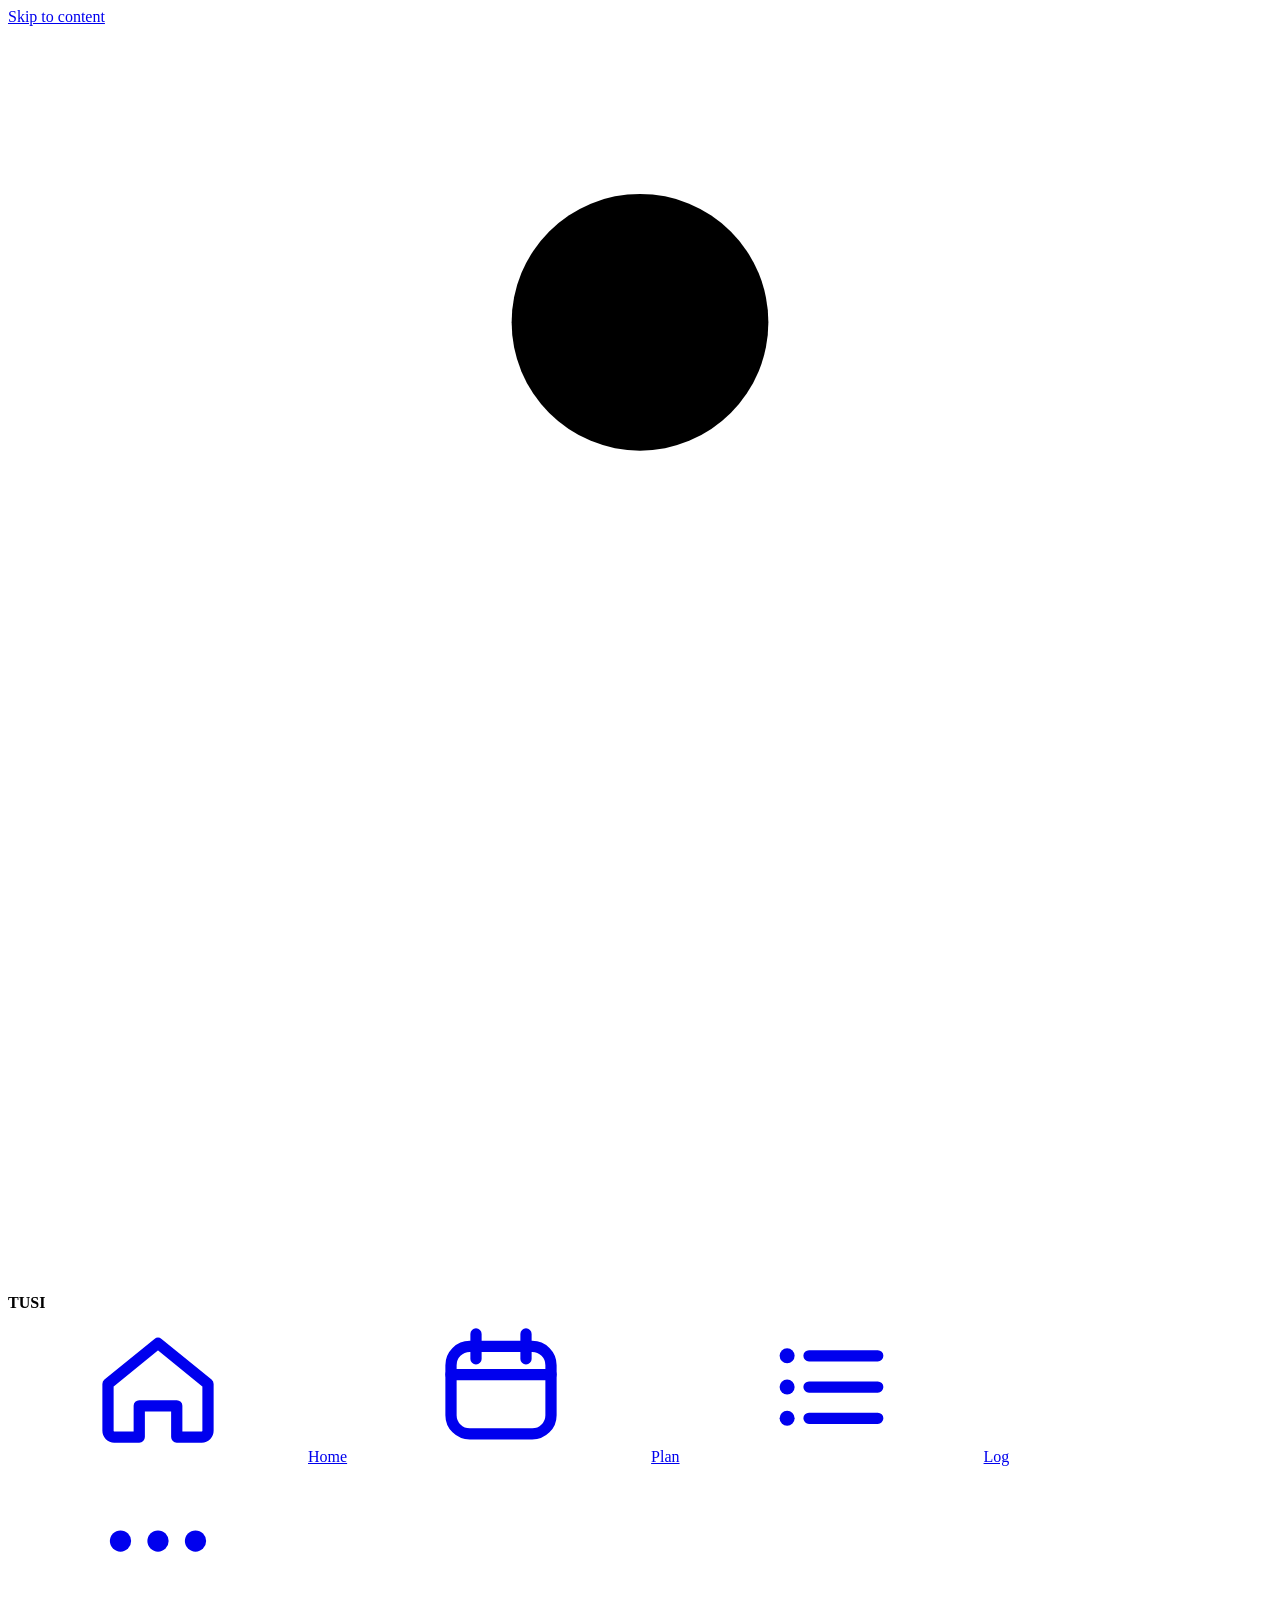
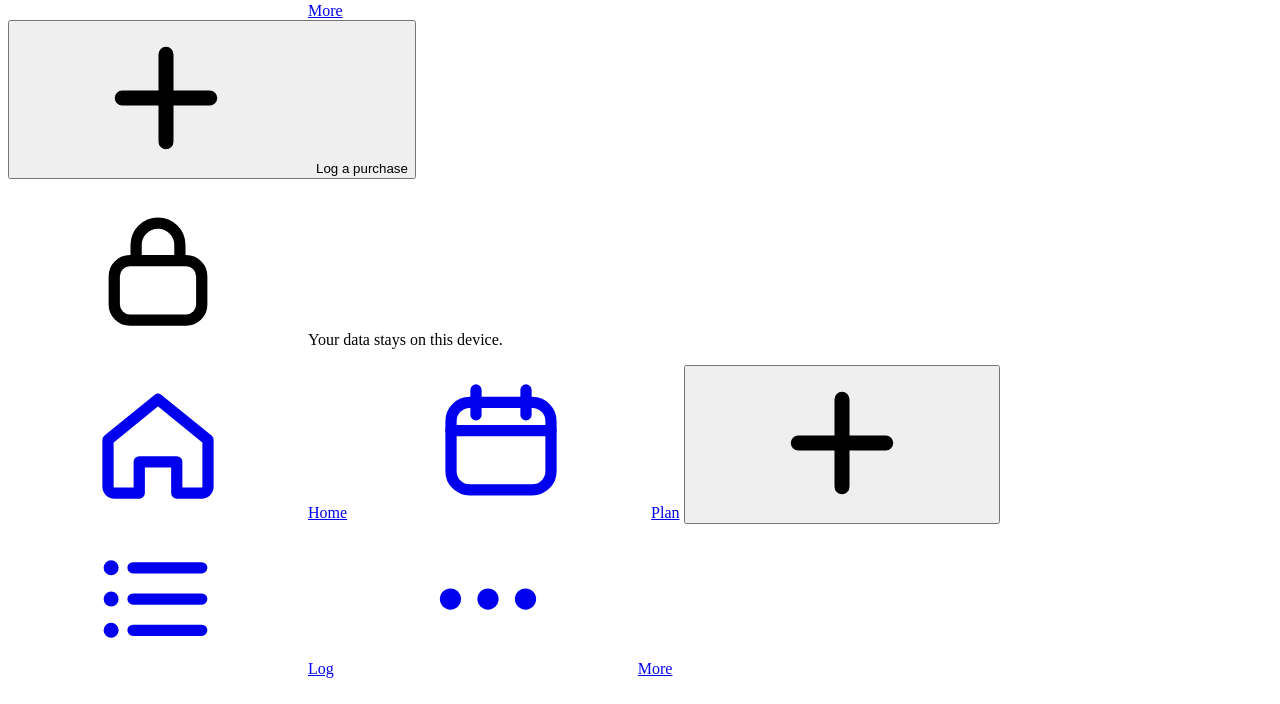
==== index.html @ c3b5cf01 "Add files via upload" ====
<!doctype html>
<html lang="en">
<head>
<meta charset="utf-8">
<meta name="viewport" content="width=device-width, initial-scale=1, viewport-fit=cover">
<meta http-equiv="Content-Security-Policy" content="default-src 'none'; script-src 'self'; style-src 'self'; font-src 'self'; img-src 'self' data:; connect-src 'self'; manifest-src 'self'; worker-src 'self'; base-uri 'none'; form-action 'none'">
<meta name="referrer" content="no-referrer">
<meta name="color-scheme" content="light dark">
<meta name="theme-color" content="#0f1e24" id="theme-color">
<meta name="description" content="TUSI shows how many days your money lasts and what is safe to spend today. Your data stays on your device.">
<title>TUSI</title>
<link rel="icon" href="icons/favicon.svg" type="image/svg+xml">
<link rel="apple-touch-icon" href="icons/apple-touch-icon.png">
<link rel="manifest" href="manifest.webmanifest">
<meta name="apple-mobile-web-app-capable" content="yes">
<meta name="mobile-web-app-capable" content="yes">
<meta name="apple-mobile-web-app-title" content="TUSI">
<meta name="apple-mobile-web-app-status-bar-style" content="black-translucent">
<link rel="preload" href="fonts/outfit-latin.woff2" as="font" type="font/woff2" crossorigin>
<link rel="preload" href="fonts/manrope-latin.woff2" as="font" type="font/woff2" crossorigin>
<link rel="stylesheet" href="css/app.css">
</head>
<body>
<a class="skip" href="#main">Skip to content</a>
<div class="app" id="app">
  <aside class="side" aria-label="Main">
    <div class="brandrow"><span class="mkc"><svg viewBox="0 0 64 64" aria-hidden="true"><use href="#tusi-mark"/></svg></span><b>TUSI</b></div>
    <nav class="side-nav" aria-label="Sections">
      <a class="navi" href="#home" data-nav="home"><svg aria-hidden="true"><use href="#i-home"/></svg>Home</a>
      <a class="navi" href="#plan" data-nav="plan"><svg aria-hidden="true"><use href="#i-plan"/></svg>Plan</a>
      <a class="navi" href="#log" data-nav="log"><svg aria-hidden="true"><use href="#i-log"/></svg>Log</a>
      <a class="navi" href="#more" data-nav="more"><svg aria-hidden="true"><use href="#i-more"/></svg>More</a>
    </nav>
    <div class="spacer"></div>
    <button class="btn primary wide-btn" type="button" data-action="log-purchase"><svg aria-hidden="true"><use href="#i-plus"/></svg>Log a purchase</button>
    <p class="side-note"><svg aria-hidden="true"><use href="#i-lock"/></svg><span>Your data stays on this device.</span></p>
  </aside>

  <main class="main" id="main" tabindex="-1">
    <div class="banner" id="storage-banner" hidden role="status"></div>
    <section class="view" id="view-home" data-view="home" aria-labelledby="home-title"></section>
    <section class="view" id="view-plan" data-view="plan" aria-labelledby="plan-title" hidden></section>
    <section class="view" id="view-log" data-view="log" aria-labelledby="log-title" hidden></section>
    <section class="view" id="view-more" data-view="more" aria-labelledby="more-title" hidden></section>
    <section class="view" id="view-setup" data-view="setup" aria-labelledby="setup-title" hidden></section>
  </main>

  <nav class="tabbar" aria-label="Sections">
    <a class="tab" href="#home" data-nav="home"><svg aria-hidden="true"><use href="#i-home"/></svg><span>Home</span></a>
    <a class="tab" href="#plan" data-nav="plan"><svg aria-hidden="true"><use href="#i-plan"/></svg><span>Plan</span></a>
    <button class="tab-add" type="button" data-action="log-purchase" aria-label="Log a purchase"><svg aria-hidden="true"><use href="#i-plus"/></svg></button>
    <a class="tab" href="#log" data-nav="log"><svg aria-hidden="true"><use href="#i-log"/></svg><span>Log</span></a>
    <a class="tab" href="#more" data-nav="more"><svg aria-hidden="true"><use href="#i-more"/></svg><span>More</span></a>
  </nav>
</div>

<dialog class="sheet" id="sheet" aria-labelledby="sheet-title"></dialog>
<div class="toast" id="toast" role="status" aria-live="polite" hidden></div>

<noscript><p class="noscript">TUSI needs JavaScript turned on. Nothing you enter is sent anywhere.</p></noscript>

<svg width="0" height="0" class="defs" aria-hidden="true">
  <defs>
    <symbol id="tusi-mark" viewBox="0 0 64 64">
      <circle cx="32" cy="15" r="6.5" class="mark-sun"/>
      <path d="M12 30 H52 M32 30 V52" class="mark-t"/>
    </symbol>
    <symbol id="i-home" viewBox="0 0 24 24"><path d="M4 11.5 12 5l8 6.5V19a1 1 0 0 1-1 1h-4v-5h-6v5H5a1 1 0 0 1-1-1z" fill="none" stroke="currentColor" stroke-width="1.8" stroke-linejoin="round"/></symbol>
    <symbol id="i-plan" viewBox="0 0 24 24"><rect x="4" y="5.5" width="16" height="14" rx="3" fill="none" stroke="currentColor" stroke-width="1.8"/><path d="M8 3.5v4M16 3.5v4M4 10h16" fill="none" stroke="currentColor" stroke-width="1.8" stroke-linecap="round"/></symbol>
    <symbol id="i-log" viewBox="0 0 24 24"><path d="M8 7h11M8 12h11M8 17h11" fill="none" stroke="currentColor" stroke-width="1.8" stroke-linecap="round"/><circle cx="4.5" cy="7" r="1.2" fill="currentColor"/><circle cx="4.5" cy="12" r="1.2" fill="currentColor"/><circle cx="4.5" cy="17" r="1.2" fill="currentColor"/></symbol>
    <symbol id="i-more" viewBox="0 0 24 24"><circle cx="6" cy="12" r="1.7" fill="currentColor"/><circle cx="12" cy="12" r="1.7" fill="currentColor"/><circle cx="18" cy="12" r="1.7" fill="currentColor"/></symbol>
    <symbol id="i-plus" viewBox="0 0 24 24"><path d="M12 5v14M5 12h14" fill="none" stroke="currentColor" stroke-width="2.4" stroke-linecap="round"/></symbol>
    <symbol id="i-check" viewBox="0 0 24 24"><path d="M5 12.5l4 4 10-10" fill="none" stroke="currentColor" stroke-width="2" stroke-linecap="round" stroke-linejoin="round"/></symbol>
    <symbol id="i-bulb" viewBox="0 0 24 24"><path d="M9 18h6M10 21h4M12 3a6 6 0 0 0-3.5 10.9c.6.5 1 1.2 1 2.1h5c0-.9.4-1.6 1-2.1A6 6 0 0 0 12 3z" fill="none" stroke="currentColor" stroke-width="1.8" stroke-linejoin="round"/></symbol>
    <symbol id="i-lock" viewBox="0 0 24 24"><rect x="5" y="10.5" width="14" height="9.5" rx="2.5" fill="none" stroke="currentColor" stroke-width="1.8"/><path d="M8.5 10.5V8a3.5 3.5 0 0 1 7 0v2.5" fill="none" stroke="currentColor" stroke-width="1.8"/></symbol>
    <symbol id="i-close" viewBox="0 0 24 24"><path d="M6 6l12 12M18 6 6 18" fill="none" stroke="currentColor" stroke-width="2" stroke-linecap="round"/></symbol>
    <symbol id="i-chev" viewBox="0 0 24 24"><path d="M9 6l6 6-6 6" fill="none" stroke="currentColor" stroke-width="2" stroke-linecap="round" stroke-linejoin="round"/></symbol>
    <symbol id="i-heart" viewBox="0 0 24 24"><path d="M12 20s-7-4.4-7-10a4 4 0 0 1 7-2.6A4 4 0 0 1 19 10c0 5.6-7 10-7 10z" fill="none" stroke="currentColor" stroke-width="1.8" stroke-linejoin="round"/></symbol>
    <symbol id="i-sun" viewBox="0 0 24 24"><circle cx="12" cy="9" r="3.2" fill="none" stroke="currentColor" stroke-width="1.8"/><path d="M3 16h18M7 20h10" fill="none" stroke="currentColor" stroke-width="1.8" stroke-linecap="round"/></symbol>
    <symbol id="i-cal" viewBox="0 0 24 24"><rect x="4" y="5.5" width="16" height="14" rx="3" fill="none" stroke="currentColor" stroke-width="1.8"/><path d="M8 3.5v4M16 3.5v4M4 10h16" fill="none" stroke="currentColor" stroke-width="1.8" stroke-linecap="round"/><circle cx="12" cy="14.5" r="1.6" fill="currentColor"/></symbol>
    <symbol id="i-low" viewBox="0 0 24 24"><path d="M4 7l6 6 4-4 6 6M20 15v-5M20 15h-5" fill="none" stroke="currentColor" stroke-width="1.8" stroke-linecap="round" stroke-linejoin="round"/></symbol>
    <symbol id="i-bill" viewBox="0 0 24 24"><path d="M6 3h12v18l-3-2-3 2-3-2-3 2z" fill="none" stroke="currentColor" stroke-width="1.8" stroke-linejoin="round"/><path d="M9 8h6M9 12h6" fill="none" stroke="currentColor" stroke-width="1.8" stroke-linecap="round"/></symbol>
    <symbol id="i-in" viewBox="0 0 24 24"><path d="M12 5v14M6 13l6 6 6-6" fill="none" stroke="currentColor" stroke-width="2" stroke-linecap="round" stroke-linejoin="round"/></symbol>
    <symbol id="i-bell" viewBox="0 0 24 24"><path d="M6 16V11a6 6 0 1 1 12 0v5l1.5 2h-15zM10 20.5h4" fill="none" stroke="currentColor" stroke-width="1.8" stroke-linejoin="round" stroke-linecap="round"/></symbol>
    <symbol id="i-minus" viewBox="0 0 24 24"><path d="M5 12h14" fill="none" stroke="currentColor" stroke-width="2.4" stroke-linecap="round"/></symbol>
    <symbol id="i-scale" viewBox="0 0 24 24"><path d="M12 4v16M5 8h14M7 8l-3 7h6zM17 8l-3 7h6z" fill="none" stroke="currentColor" stroke-width="1.7" stroke-linejoin="round"/></symbol>
    <symbol id="i-bigcheck" viewBox="0 0 24 24"><path d="M5 12.5l4.5 4.5L19 7.5" fill="none" stroke="currentColor" stroke-width="3" stroke-linecap="round" stroke-linejoin="round"/></symbol>
  </defs>
</svg>

<script src="js/engine.js"></script>
<script src="js/store.js"></script>
<script src="js/backup.js"></script>
<script src="js/app.js"></script>
</body>
</html>
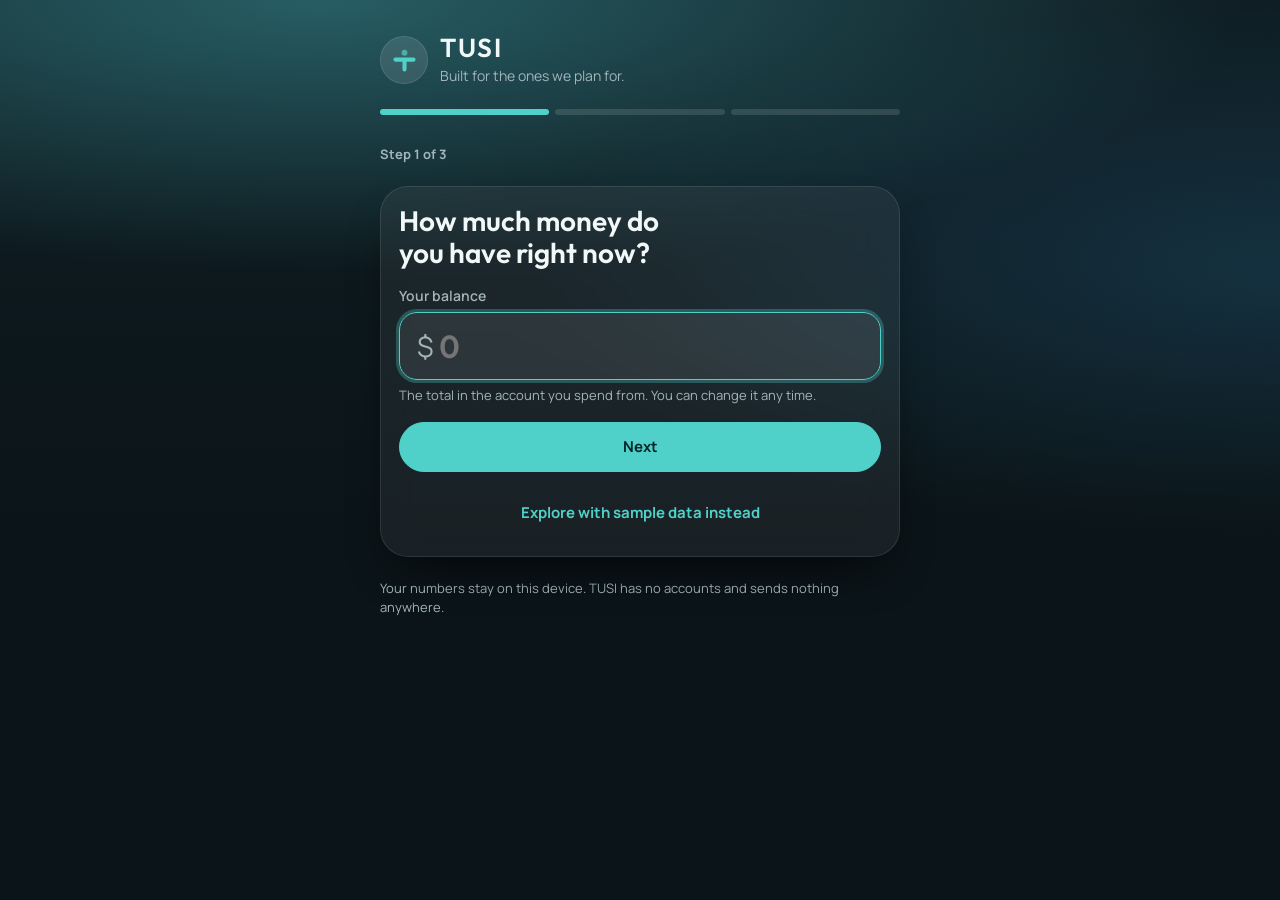
==== commit 8ef3ba6d: "Add files via upload" ====
--- a/index.html
+++ b/index.html
@@ -9,16 +9,16 @@
 <meta name="theme-color" content="#0f1e24" id="theme-color">
 <meta name="description" content="TUSI shows how many days your money lasts and what is safe to spend today. Your data stays on your device.">
 <title>TUSI</title>
-<link rel="icon" href="icons/favicon.svg" type="image/svg+xml">
-<link rel="apple-touch-icon" href="icons/apple-touch-icon.png">
+<link rel="icon" href="favicon.svg" type="image/svg+xml">
+<link rel="apple-touch-icon" href="apple-touch-icon.png">
 <link rel="manifest" href="manifest.webmanifest">
 <meta name="apple-mobile-web-app-capable" content="yes">
 <meta name="mobile-web-app-capable" content="yes">
 <meta name="apple-mobile-web-app-title" content="TUSI">
 <meta name="apple-mobile-web-app-status-bar-style" content="black-translucent">
-<link rel="preload" href="fonts/outfit-latin.woff2" as="font" type="font/woff2" crossorigin>
-<link rel="preload" href="fonts/manrope-latin.woff2" as="font" type="font/woff2" crossorigin>
-<link rel="stylesheet" href="css/app.css">
+<link rel="preload" href="outfit-latin.woff2" as="font" type="font/woff2" crossorigin>
+<link rel="preload" href="manrope-latin.woff2" as="font" type="font/woff2" crossorigin>
+<link rel="stylesheet" href="app.css">
 </head>
 <body>
 <a class="skip" href="#main">Skip to content</a>
@@ -88,9 +88,9 @@
   </defs>
 </svg>
 
-<script src="js/engine.js"></script>
-<script src="js/store.js"></script>
-<script src="js/backup.js"></script>
-<script src="js/app.js"></script>
+<script src="engine.js"></script>
+<script src="store.js"></script>
+<script src="backup.js"></script>
+<script src="app.js"></script>
 </body>
 </html>
--- a/app.css
+++ b/app.css
@@ -0,0 +1,401 @@
+/* TUSI styles: Spectrum Glass. Dark first, light fully supported. Mobile first; laptop layout from 900px.
+   Tile colors carry fixed meanings everywhere:
+   violet = runway, mint = money coming in, blue = forecast and low points, teal = bills. */
+
+@font-face { font-family: "Outfit"; src: url("outfit-latin.woff2") format("woff2"); font-weight: 100 900; font-display: swap; }
+@font-face { font-family: "Manrope"; src: url("manrope-latin.woff2") format("woff2"); font-weight: 200 800; font-display: swap; }
+
+:root {
+  /* Dark (default) */
+  --bg: #0b1418; --bg-2: #0f1e24; --glow: rgba(74, 190, 196, 0.40); --glow-2: rgba(40, 110, 150, 0.28);
+  --ink: #f2f7f8; --muted: #a3b5bb; --line: rgba(255,255,255,0.10);
+  --glass: rgba(255,255,255,0.06); --glass-2: rgba(255,255,255,0.11); --glass-solid: #13232a;
+  --pillbg: rgba(10, 22, 27, 0.72); --nav: rgba(14, 26, 31, 0.80); --circle: rgba(255,255,255,0.22); --circle-ink: #ffffff;
+  --acc: #4fd1c9; --acc-ink: #04262a;
+  --good: #5fd49a; --warn: #f2b65c; --bad: #ff8277; --track: rgba(255,255,255,0.12);
+  --sheet: rgba(24, 40, 46, 0.86); --sheet-solid: #17282e; --field: rgba(255,255,255,0.08);
+  --stepper: #ffffff; --stepper-ink: #0b1418;
+  --shadow: 0 24px 50px -24px rgba(0,0,0,0.9); --scrim: rgba(2, 8, 10, 0.55);
+  --t1: linear-gradient(145deg, #6a57c4 0%, #3a2f86 100%);
+  --t2: linear-gradient(145deg, #17806a 0%, #0b4d3e 100%);
+  --t3: linear-gradient(145deg, #2a6fd6 0%, #173f9a 100%);
+  --t4: linear-gradient(145deg, #14807f 0%, #0c4a4e 100%);
+  --t-ink: #ffffff; --t-line: rgba(255,255,255,0.25); --t-hi: rgba(255,255,255,0.22);
+  --c-violet: #b3a6ff; --c-mint: #5fd4ae; --c-blue: #7fb2ff; --c-teal: #4fd1c9;
+  --font-display: "Outfit", "Segoe UI", system-ui, -apple-system, sans-serif;
+  --font-body: "Manrope", "Segoe UI", system-ui, -apple-system, sans-serif;
+  --nav-h: 76px;
+  color-scheme: dark;
+}
+@media (prefers-color-scheme: light) {
+  :root:not([data-theme="dark"]) {
+    --bg: #edf2f4; --bg-2: #e2eaee; --glow: rgba(74, 190, 196, 0.32); --glow-2: rgba(80, 140, 190, 0.18);
+    --ink: #0c181c; --muted: #4a5d64; --line: rgba(12,24,28,0.09);
+    --glass: rgba(255,255,255,0.66); --glass-2: rgba(255,255,255,0.88); --glass-solid: #ffffff;
+    --pillbg: rgba(255,255,255,0.80); --nav: rgba(255,255,255,0.86); --circle: rgba(255,255,255,0.78); --circle-ink: #10182c;
+    --acc: #0b6f73; --acc-ink: #ffffff;
+    --good: #1b7a4a; --warn: #8f5400; --bad: #b5322a; --track: rgba(12,24,28,0.10);
+    --sheet: rgba(255,255,255,0.86); --sheet-solid: #ffffff; --field: rgba(12,24,28,0.05);
+    --stepper: #0f2a30; --stepper-ink: #ffffff;
+    --shadow: 0 24px 50px -26px rgba(15,50,60,0.40); --scrim: rgba(20, 40, 46, 0.35);
+    --t1: linear-gradient(145deg, #e3ddff 0%, #c2b7f6 100%);
+    --t2: linear-gradient(145deg, #d0f5e6 0%, #9fe2c9 100%);
+    --t3: linear-gradient(145deg, #d6e7ff 0%, #a8cbfb 100%);
+    --t4: linear-gradient(145deg, #d0f1ef 0%, #9fdcdb 100%);
+    --t-ink: #10182c; --t-line: rgba(255,255,255,0.7); --t-hi: rgba(255,255,255,0.45);
+    --c-violet: #5b49b8; --c-mint: #157358; --c-blue: #1d56c0; --c-teal: #0b6f73;
+    color-scheme: light;
+  }
+}
+:root[data-theme="light"] {
+  --bg: #edf2f4; --bg-2: #e2eaee; --glow: rgba(74, 190, 196, 0.32); --glow-2: rgba(80, 140, 190, 0.18);
+  --ink: #0c181c; --muted: #4a5d64; --line: rgba(12,24,28,0.09);
+  --glass: rgba(255,255,255,0.66); --glass-2: rgba(255,255,255,0.88); --glass-solid: #ffffff;
+  --pillbg: rgba(255,255,255,0.80); --nav: rgba(255,255,255,0.86); --circle: rgba(255,255,255,0.78); --circle-ink: #10182c;
+  --acc: #0b6f73; --acc-ink: #ffffff;
+  --good: #1b7a4a; --warn: #8f5400; --bad: #b5322a; --track: rgba(12,24,28,0.10);
+  --sheet: rgba(255,255,255,0.86); --sheet-solid: #ffffff; --field: rgba(12,24,28,0.05);
+  --stepper: #0f2a30; --stepper-ink: #ffffff;
+  --shadow: 0 24px 50px -26px rgba(15,50,60,0.40); --scrim: rgba(20, 40, 46, 0.35);
+  --t1: linear-gradient(145deg, #e3ddff 0%, #c2b7f6 100%);
+  --t2: linear-gradient(145deg, #d0f5e6 0%, #9fe2c9 100%);
+  --t3: linear-gradient(145deg, #d6e7ff 0%, #a8cbfb 100%);
+  --t4: linear-gradient(145deg, #d0f1ef 0%, #9fdcdb 100%);
+  --t-ink: #10182c; --t-line: rgba(255,255,255,0.7); --t-hi: rgba(255,255,255,0.45);
+  --c-violet: #5b49b8; --c-mint: #157358; --c-blue: #1d56c0; --c-teal: #0b6f73;
+  color-scheme: light;
+}
+
+* { box-sizing: border-box; }
+html { -webkit-text-size-adjust: 100%; background: var(--bg); }
+html, body { margin: 0; min-height: 100%; }
+body {
+  color: var(--ink); font-family: var(--font-body); font-size: 16px; line-height: 1.5; -webkit-tap-highlight-color: transparent;
+  background: radial-gradient(120% 50% at 25% 0%, var(--glow), transparent 60%), radial-gradient(90% 45% at 100% 30%, var(--glow-2), transparent 65%), linear-gradient(180deg, var(--bg-2), var(--bg) 60%);
+  background-attachment: fixed; background-color: var(--bg);
+}
+h1, h2, h3 { font-family: var(--font-display); font-weight: 600; margin: 0; line-height: 1.15; text-wrap: balance; }
+p { margin: 0; }
+a { color: var(--acc); }
+button, input, select { font: inherit; color: inherit; }
+button { cursor: pointer; }
+[hidden] { display: none !important; }
+:focus-visible { outline: 3px solid var(--acc); outline-offset: 3px; border-radius: 12px; }
+.num { font-variant-numeric: tabular-nums; }
+.defs { position: absolute; }
+.mark-sun { fill: var(--acc); opacity: 0.7; }
+.mark-t { stroke: var(--acc); stroke-width: 9; stroke-linecap: round; fill: none; }
+.skip { position: absolute; left: 12px; top: -60px; background: var(--acc); color: var(--acc-ink); padding: 10px 14px; border-radius: 12px; z-index: 50; font-weight: 700; }
+.skip:focus { top: calc(12px + env(safe-area-inset-top, 0px)); }
+.noscript { padding: 24px; }
+
+/* Glass surfaces, with a solid fallback when blur is unavailable or transparency is reduced */
+.glass, .card { background: var(--glass); border: 1px solid var(--line); border-radius: 28px; padding: 18px; box-shadow: var(--shadow); min-width: 0;
+  -webkit-backdrop-filter: blur(16px); backdrop-filter: blur(16px); }
+@supports not ((backdrop-filter: blur(1px)) or (-webkit-backdrop-filter: blur(1px))) { .glass, .card { background: var(--glass-solid); } }
+@media (prefers-reduced-transparency: reduce) {
+  .glass, .card, .tabbar, .sheet, .pillbtn { -webkit-backdrop-filter: none !important; backdrop-filter: none !important; }
+  .glass, .card { background: var(--glass-solid); }
+  .tabbar { background: var(--glass-solid); }
+  .sheet { background: var(--sheet-solid); }
+}
+
+/* ---------- Shell ---------- */
+.app { min-height: 100vh; min-height: 100dvh; }
+.side { display: none; }
+.main {
+  outline: none; max-width: 1180px; margin: 0 auto;
+  padding-top: calc(20px + env(safe-area-inset-top, 0px));
+  padding-bottom: calc(var(--nav-h) + 48px + env(safe-area-inset-bottom, 0px));
+  padding-left: max(18px, env(safe-area-inset-left, 0px));
+  padding-right: max(18px, env(safe-area-inset-right, 0px));
+}
+.view { display: flex; flex-direction: column; gap: 18px; }
+.view.setup-mode { max-width: 520px; margin: 0 auto; }
+
+/* Floating nav with a raised add button */
+.tabbar {
+  position: fixed; z-index: 20; height: var(--nav-h);
+  left: max(14px, env(safe-area-inset-left, 0px)); right: max(14px, env(safe-area-inset-right, 0px));
+  bottom: calc(10px + env(safe-area-inset-bottom, 0px));
+  display: grid; grid-template-columns: repeat(5, 1fr); align-items: center; padding: 0 8px;
+  border-radius: 38px; background: var(--nav); border: 1px solid var(--line); box-shadow: var(--shadow);
+  -webkit-backdrop-filter: blur(18px); backdrop-filter: blur(18px);
+  max-width: 520px; margin: 0 auto;
+}
+.tab { position: relative; display: flex; flex-direction: column; align-items: center; justify-content: center; gap: 2px; height: 60px; color: var(--muted); font-size: 11.5px; font-weight: 700; text-decoration: none; border-radius: 30px; }
+.tab svg { width: 25px; height: 25px; }
+.tab[aria-current="page"] { color: var(--ink); }
+.tab[aria-current="page"] svg { color: var(--acc); }
+.tab-add { justify-self: center; width: 60px; height: 60px; border-radius: 50%; border: 0; background: var(--acc); color: var(--acc-ink); display: grid; place-items: center; box-shadow: 0 12px 26px -8px var(--acc); }
+.tab-add svg { width: 28px; height: 28px; }
+.app.no-chrome .tabbar, .app.no-chrome .side { display: none !important; }
+
+@media (min-width: 900px) {
+  .app { display: grid; grid-template-columns: 252px 1fr; }
+  .app.no-chrome { display: block; }
+  .side {
+    display: flex; flex-direction: column; gap: 6px; position: sticky; top: 0; height: 100vh; height: 100dvh;
+    padding: calc(26px + env(safe-area-inset-top, 0px)) 16px 22px max(16px, env(safe-area-inset-left, 0px));
+    border-right: 1px solid var(--line); background: var(--glass);
+    -webkit-backdrop-filter: blur(16px); backdrop-filter: blur(16px);
+  }
+  .brandrow { display: flex; align-items: center; gap: 12px; padding: 0 8px 22px; }
+  .brandrow .mkc { width: 46px; height: 46px; }
+  .brandrow b { font-family: var(--font-display); font-size: 22px; letter-spacing: 0.06em; font-weight: 600; }
+  .side-nav { display: flex; flex-direction: column; gap: 6px; }
+  .navi { display: flex; align-items: center; gap: 12px; padding: 0 14px; min-height: 50px; border-radius: 25px; font-weight: 700; color: var(--muted); text-decoration: none; border: 1px solid transparent; }
+  .navi svg { width: 22px; height: 22px; }
+  .navi:hover { color: var(--ink); background: var(--glass); }
+  .navi[aria-current="page"] { background: var(--pillbg); border-color: var(--line); color: var(--ink); }
+  .navi[aria-current="page"] svg { color: var(--acc); }
+  .spacer { flex: 1; }
+  .side-note { display: flex; gap: 8px; align-items: flex-start; font-size: 13px; color: var(--muted); padding: 12px 8px 0; }
+  .side-note svg { width: 16px; height: 16px; flex: none; margin-top: 2px; }
+  .tabbar { display: none; }
+  .main { padding: 34px max(36px, env(safe-area-inset-right, 0px)) 48px 36px; width: 100%; }
+  .view { gap: 22px; }
+}
+
+/* ---------- Header ---------- */
+.pagehead { display: flex; align-items: center; justify-content: space-between; gap: 12px; flex-wrap: wrap; }
+.pagehead .who { display: flex; align-items: center; gap: 12px; min-width: 0; }
+.mkc { width: 48px; height: 48px; border-radius: 50%; background: var(--glass-2); border: 1px solid var(--line); display: grid; place-items: center; flex: none; }
+.mkc svg { width: 29px; height: 29px; }
+.pagehead .k { font-size: 13px; color: var(--muted); }
+.pagehead h1 { font-size: 22px; }
+@media (min-width: 900px) { .pagehead .mkc { display: none; } .pagehead h1 { font-size: 30px; } }
+.chip { font-size: 11.5px; font-weight: 800; letter-spacing: 0.06em; text-transform: uppercase; color: var(--muted); border: 1px solid var(--line); padding: 6px 11px; border-radius: 999px; white-space: nowrap; background: var(--pillbg); }
+.round { width: 48px; height: 48px; border-radius: 50%; border: 1px solid var(--line); background: var(--pillbg); display: grid; place-items: center; color: var(--ink); position: relative; }
+.round svg { width: 22px; height: 22px; }
+.round .dot { position: absolute; top: 11px; right: 12px; width: 9px; height: 9px; border-radius: 50%; background: var(--acc); border: 2px solid var(--bg); }
+
+/* ---------- Hero ---------- */
+.hero .lbl { font-size: 15px; color: var(--muted); font-weight: 600; }
+.hero .big { font-family: var(--font-display); font-weight: 600; font-size: 64px; line-height: 1; letter-spacing: -0.03em; margin-top: 6px; font-variant-numeric: tabular-nums; }
+.hero .big .cents { font-size: 0.45em; opacity: 0.55; letter-spacing: 0; }
+.hero .sub { color: var(--muted); font-size: 14px; margin-top: 10px; max-width: 40ch; }
+@media (min-width: 900px) { .hero .big { font-size: 84px; } }
+.pills { display: grid; grid-template-columns: repeat(3, 1fr); gap: 8px; margin-top: 18px; max-width: 460px; }
+.pillbtn { border: 1px solid var(--line); background: var(--pillbg); color: var(--ink); min-height: 50px; border-radius: 999px; font-weight: 700; font-size: 15px; box-shadow: var(--shadow); padding: 0 10px; text-decoration: none; display: inline-flex; align-items: center; justify-content: center; gap: 8px;
+  -webkit-backdrop-filter: blur(10px); backdrop-filter: blur(10px); }
+.pillbtn:hover { border-color: var(--acc); }
+.pillbtn.on { background: var(--acc); color: var(--acc-ink); border-color: var(--acc); }
+.pillbtn svg { width: 20px; height: 20px; }
+
+/* ---------- Section headings ---------- */
+.sec-h { display: flex; justify-content: space-between; align-items: center; gap: 10px; flex-wrap: wrap; margin-bottom: 12px; }
+.sec-h h2 { font-size: 20px; }
+.sec-h .aside { font-size: 13px; color: var(--muted); font-weight: 600; }
+.sec-h.bare { margin-bottom: 0; }
+
+/* ---------- Color tiles ---------- */
+.tiles { display: grid; grid-template-columns: 1fr 1fr; gap: 12px; }
+.tile { position: relative; border-radius: 28px; padding: 16px; min-height: 170px; color: var(--t-ink); overflow: hidden; display: flex; flex-direction: column; justify-content: space-between; gap: 12px; box-shadow: var(--shadow); text-decoration: none; border: 0; text-align: left; width: 100%; }
+.tile::after { content: ""; position: absolute; inset: 0; border-radius: inherit; border: 1px solid var(--t-line); background: radial-gradient(80% 60% at 15% 0%, var(--t-hi), transparent 60%); pointer-events: none; }
+.tile > * { position: relative; z-index: 1; }
+.tile.wide { grid-column: 1 / -1; min-height: 150px; }
+.tile.violet { background: var(--t1); } .tile.mint { background: var(--t2); } .tile.blue { background: var(--t3); } .tile.teal { background: var(--t4); }
+.tile .ic { width: 46px; height: 46px; border-radius: 50%; background: var(--circle); display: grid; place-items: center; color: var(--circle-ink); }
+.tile .ic svg { width: 22px; height: 22px; }
+.tile .v { font-family: var(--font-display); font-size: 32px; font-weight: 600; line-height: 1.05; font-variant-numeric: tabular-nums; }
+.tile .v small { font-size: 15px; font-weight: 600; opacity: 0.85; margin-left: 5px; letter-spacing: 0; }
+.tile .k { font-size: 14px; font-weight: 600; opacity: 0.92; }
+.tile .row { display: flex; justify-content: space-between; align-items: flex-start; gap: 10px; }
+.tile .bar { height: 8px; border-radius: 999px; background: rgba(255,255,255,0.25); overflow: hidden; margin-top: 10px; }
+.tile .bar i { display: block; height: 100%; width: 0; border-radius: 999px; background: currentColor; transition: width 1.1s cubic-bezier(.2,.7,.2,1); }
+:root[data-theme="light"] .tile .bar { background: rgba(12,24,28,0.12); }
+@media (prefers-color-scheme: light) { :root:not([data-theme="dark"]) .tile .bar { background: rgba(12,24,28,0.12); } }
+a.tile:hover, button.tile:hover { transform: translateY(-1px); }
+
+.status { display: inline-flex; align-items: center; gap: 6px; font-size: 12.5px; font-weight: 800; padding: 6px 11px; border-radius: 999px; background: rgba(255,255,255,0.94); white-space: nowrap; }
+.status::before { content: ""; width: 7px; height: 7px; border-radius: 50%; background: currentColor; }
+.status.good { color: #17663e; } .status.warn { color: #7a4700; } .status.bad { color: #a12a22; }
+
+/* ---------- Layout grid ---------- */
+.lay { display: flex; flex-direction: column; gap: 18px; }
+.lay .l, .lay .r { display: contents; }
+@media (min-width: 900px) {
+  .lay { display: grid; grid-template-columns: minmax(360px, 420px) 1fr; gap: 24px; align-items: start; }
+  .lay .l, .lay .r { display: flex; flex-direction: column; gap: 18px; min-width: 0; }
+}
+.grid2 { display: grid; grid-template-columns: 1fr; gap: 18px; }
+@media (min-width: 900px) { .grid2 { grid-template-columns: 1fr 1fr; gap: 20px; } .grid2 .span { grid-column: 1 / -1; } }
+
+/* ---------- Buttons and fields ---------- */
+.btn { border: 1px solid var(--line); background: var(--pillbg); color: var(--ink); border-radius: 999px; padding: 0 18px; min-height: 50px; font-weight: 700; font-size: 15px; display: inline-flex; align-items: center; justify-content: center; gap: 8px; text-decoration: none; }
+.btn svg { width: 20px; height: 20px; }
+.btn:hover { border-color: var(--acc); }
+.btn.primary { background: var(--acc); border-color: var(--acc); color: var(--acc-ink); }
+.btn.danger { color: var(--bad); border-color: var(--bad); background: transparent; }
+.btn.quiet { border-color: transparent; background: transparent; color: var(--acc); padding: 0 12px; }
+.btn.small { min-height: 42px; font-size: 14px; padding: 0 14px; }
+.btn.wide-btn { width: 100%; }
+.btn[disabled] { opacity: 0.5; cursor: not-allowed; }
+.btn-row { display: flex; gap: 8px; flex-wrap: wrap; align-items: center; }
+.btn-row.end { justify-content: flex-end; }
+
+.field { display: flex; flex-direction: column; gap: 6px; }
+.field > label { font-size: 14px; font-weight: 600; color: var(--muted); }
+.hint { font-size: 13px; color: var(--muted); }
+.err { font-size: 13px; color: var(--bad); font-weight: 700; }
+.err:empty { display: none; }
+.input, .select { width: 100%; min-height: 54px; border: 1px solid var(--line); border-radius: 18px; background: var(--field); padding: 0 16px; font-size: 17px; color: var(--ink); }
+.select option { background: var(--sheet-solid); color: var(--ink); }
+.input:focus, .select:focus { outline: none; border-color: var(--acc); box-shadow: 0 0 0 3px color-mix(in srgb, var(--acc) 30%, transparent); }
+.money { position: relative; }
+.money::before { content: "$"; position: absolute; left: 16px; top: 50%; transform: translateY(-50%); color: var(--muted); font-size: 17px; pointer-events: none; }
+.money .input { padding-left: 32px; font-variant-numeric: tabular-nums; }
+.money.big-input .input { min-height: 68px; font-family: var(--font-display); font-size: 32px; font-weight: 600; padding-left: 40px; }
+.money.big-input::before { font-size: 28px; left: 18px; }
+.two { display: grid; grid-template-columns: 1fr 1fr; gap: 12px; }
+.form { display: flex; flex-direction: column; gap: 16px; }
+.seg { display: inline-flex; gap: 6px; flex-wrap: wrap; }
+.seg button { border: 1px solid var(--line); background: transparent; color: var(--muted); font-size: 13.5px; font-weight: 700; padding: 0 14px; min-height: 40px; border-radius: 999px; }
+.seg button[aria-pressed="true"] { background: var(--ink); color: var(--bg); border-color: var(--ink); }
+
+/* ---------- Check in, tips ---------- */
+.iconrow { display: flex; gap: 14px; align-items: flex-start; }
+.circle { width: 46px; height: 46px; border-radius: 50%; background: var(--glass-2); border: 1px solid var(--line); display: grid; place-items: center; flex: none; color: var(--ink); }
+.circle svg { width: 22px; height: 22px; }
+.circle.violet { color: var(--c-violet); } .circle.mint { color: var(--c-mint); } .circle.blue { color: var(--c-blue); } .circle.teal { color: var(--c-teal); }
+.iconrow h2 { font-size: 18px; }
+.iconrow p { color: var(--muted); font-size: 14px; margin-top: 3px; }
+.iconrow .btn-row { margin-top: 12px; }
+.tips { list-style: none; margin: 0; padding: 0; display: flex; flex-direction: column; gap: 12px; }
+.tips li { display: flex; gap: 12px; align-items: flex-start; font-size: 15px; }
+.tips li::before { content: ""; width: 8px; height: 8px; border-radius: 50%; background: var(--acc); flex: none; margin-top: 8px; }
+.tips li.warn::before { background: var(--warn); }
+.tips li.bad::before { background: var(--bad); }
+
+/* ---------- Chart ---------- */
+.chart { position: relative; touch-action: pan-y; }
+.chart svg { display: block; width: 100%; height: auto; overflow: visible; }
+.chart .axis { font-size: 12px; fill: var(--muted); font-family: var(--font-body); }
+.chart .tip-t { font-size: 12.5px; font-weight: 800; font-family: var(--font-body); }
+.chart-tip { position: absolute; top: 0; pointer-events: none; background: var(--ink); color: var(--bg); border-radius: 14px; padding: 8px 12px; font-size: 13px; line-height: 1.4; min-width: 140px; max-width: 220px; z-index: 2; }
+.legend { display: flex; flex-wrap: wrap; gap: 4px 16px; font-size: 13px; color: var(--muted); margin-top: 10px; }
+.legend i { display: inline-block; width: 10px; height: 10px; border-radius: 50%; margin-right: 6px; }
+.legend .in { background: var(--good); }
+.legend .out { border: 2px solid var(--bad); }
+.legend .neg { background: var(--bad); }
+
+/* ---------- Lists ---------- */
+.list { list-style: none; margin: 0; padding: 0; }
+.list > li { border-top: 1px solid var(--line); }
+.list > li:first-child { border-top: 0; }
+.item { display: grid; grid-template-columns: 46px 1fr auto; gap: 12px; align-items: center; padding: 10px 0; width: 100%; text-align: left; background: none; border: 0; min-height: 64px; color: var(--ink); }
+button.item { border-radius: 16px; }
+button.item:hover .nm { color: var(--acc); }
+.item .nm { font-weight: 700; font-size: 15px; overflow-wrap: anywhere; }
+.item .sub { display: block; font-size: 13px; color: var(--muted); }
+.item .amt { font-weight: 800; text-align: right; font-size: 15px; font-variant-numeric: tabular-nums; white-space: nowrap; }
+.item .amt.in { color: var(--good); }
+.item .amt .after { display: block; font-size: 12px; color: var(--muted); font-weight: 600; }
+.rowline { display: flex; justify-content: space-between; align-items: center; gap: 12px; padding: 12px 0; border-top: 1px solid var(--line); min-height: 58px; }
+.rowline:first-child { border-top: 0; }
+.rowline .k { font-weight: 600; }
+.rowline .v { font-family: var(--font-display); font-size: 19px; font-weight: 600; font-variant-numeric: tabular-nums; }
+.linkrow { display: flex; justify-content: space-between; align-items: center; gap: 12px; padding: 12px 2px; min-height: 62px; width: 100%; background: none; border: 0; border-top: 1px solid var(--line); text-align: left; font-weight: 700; color: var(--ink); text-decoration: none; }
+.linkrow:first-of-type { border-top: 0; }
+.linkrow .sub { display: block; font-size: 13px; color: var(--muted); font-weight: 500; }
+.linkrow .v { font-family: var(--font-display); font-size: 21px; font-weight: 600; font-variant-numeric: tabular-nums; }
+.group-label { font-size: 13px; font-weight: 700; color: var(--muted); margin-top: 8px; }
+.empty { color: var(--muted); font-size: 14px; padding: 6px 0; }
+.big-n { font-family: var(--font-display); font-size: 44px; font-weight: 600; line-height: 1; font-variant-numeric: tabular-nums; }
+.lead { color: var(--muted); font-size: 14px; margin-top: 8px; }
+
+/* ---------- Setup ---------- */
+.steps { display: flex; gap: 6px; }
+.steps i { height: 6px; flex: 1; border-radius: 999px; background: var(--track); }
+.steps i.on { background: var(--acc); }
+.setup-brand { display: flex; align-items: center; gap: 12px; }
+.setup-brand b { font-family: var(--font-display); font-size: 26px; letter-spacing: 0.06em; font-weight: 600; display: block; line-height: 1.1; }
+.setup-brand span { color: var(--muted); font-size: 14px; }
+.setup-q { font-size: 28px; }
+.quick { display: grid; grid-template-columns: repeat(3, 1fr); gap: 8px; }
+
+/* ---------- About ---------- */
+.about-hero { text-align: center; padding: 20px 10px 6px; display: flex; flex-direction: column; align-items: center; gap: 4px; }
+.about-hero .mkc { width: 92px; height: 92px; }
+.about-hero .mkc svg { width: 56px; height: 56px; }
+.about-hero h2 { font-size: 32px; letter-spacing: 0.06em; margin-top: 10px; }
+.about-hero .tag { color: var(--muted); }
+.dedication { border-left: 3px solid var(--c-violet); padding: 4px 0 4px 16px; font-size: 17px; line-height: 1.6; margin-top: 14px; }
+.dedication .sig { display: block; color: var(--muted); font-size: 14px; margin-top: 8px; }
+
+/* ---------- Banner, toast ---------- */
+.banner { background: color-mix(in srgb, var(--warn) 18%, var(--bg)); color: var(--ink); border-radius: 18px; padding: 12px 14px; font-size: 14px; margin-bottom: 14px; }
+.toast {
+  position: fixed; left: 50%; transform: translateX(-50%); z-index: 40;
+  bottom: calc(var(--nav-h) + 26px + env(safe-area-inset-bottom, 0px));
+  background: var(--ink); color: var(--bg); border-radius: 999px; padding: 8px 8px 8px 18px;
+  display: flex; align-items: center; gap: 10px; font-weight: 700; font-size: 15px; max-width: calc(100% - 32px); box-shadow: var(--shadow);
+}
+.toast button { background: transparent; border: 0; color: var(--bg); font-weight: 800; text-decoration: underline; min-height: 40px; padding: 0 12px; }
+@media (min-width: 900px) { .toast { bottom: 28px; } }
+
+/* ---------- Glass sheet ---------- */
+.sheet {
+  border: 0; border-top: 1px solid var(--line); padding: 0; color: var(--ink);
+  background: var(--sheet); -webkit-backdrop-filter: blur(26px) saturate(1.2); backdrop-filter: blur(26px) saturate(1.2);
+  width: 100%; max-width: 560px; max-height: 92vh; max-height: 92dvh;
+  margin: auto auto 0; border-radius: 34px 34px 0 0; box-shadow: var(--shadow);
+}
+.sheet::backdrop { background: var(--scrim); }
+.sheet-in { padding: 14px max(18px, env(safe-area-inset-right, 0px)) calc(24px + env(safe-area-inset-bottom, 0px)) max(18px, env(safe-area-inset-left, 0px)); display: flex; flex-direction: column; gap: 16px; }
+.grab { width: 44px; height: 5px; border-radius: 999px; background: var(--track); margin: 0 auto; }
+.sheet-head { display: grid; grid-template-columns: 44px 1fr 44px; align-items: center; gap: 8px; }
+.sheet-head h2 { font-size: 18px; text-align: center; }
+.icon-btn { width: 44px; height: 44px; border-radius: 50%; border: 1px solid var(--line); background: var(--pillbg); color: var(--ink); display: grid; place-items: center; }
+.icon-btn svg { width: 18px; height: 18px; }
+@media (min-width: 640px) { .sheet { margin: auto; border-radius: 34px; border: 1px solid var(--line); } }
+.result { border-radius: 20px; padding: 14px; background: var(--field); border: 1px solid var(--line); display: flex; flex-direction: column; gap: 6px; font-size: 15px; }
+.result .status { align-self: flex-start; }
+
+.stepper { display: grid; grid-template-columns: 58px 1fr 58px; align-items: center; background: var(--stepper); color: var(--stepper-ink); border-radius: 999px; height: 68px; padding: 0 5px; box-shadow: 0 12px 30px -14px rgba(0,0,0,0.5); }
+.stepper button { border: 0; background: transparent; width: 58px; height: 58px; border-radius: 50%; color: inherit; display: grid; place-items: center; }
+.stepper button svg { width: 22px; height: 22px; }
+.stepper input { width: 100%; border: 0; background: transparent; text-align: center; font-family: var(--font-display); font-size: 32px; font-weight: 600; color: inherit; font-variant-numeric: tabular-nums; min-width: 0; }
+.stepper input:focus { outline: none; }
+.stepper:focus-within { box-shadow: 0 0 0 3px var(--acc); }
+.chipgrid { display: grid; grid-template-columns: repeat(3, 1fr); gap: 10px; }
+.chipgrid button, .cats button { min-height: 52px; border-radius: 999px; border: 1px solid var(--line); background: var(--glass); color: var(--ink); font-weight: 700; font-size: 16px; }
+.chipgrid button[aria-pressed="true"] { background: var(--glass-2); border-color: var(--acc); }
+.cats { display: flex; gap: 8px; flex-wrap: wrap; }
+.cats button { min-height: 42px; padding: 0 16px; font-size: 14px; }
+.cats button[aria-pressed="true"] { background: var(--ink); color: var(--bg); border-color: var(--ink); }
+.impact { text-align: center; font-size: 14px; color: var(--muted); font-weight: 600; }
+
+/* Logged state */
+.done-state { display: flex; flex-direction: column; align-items: center; text-align: center; gap: 10px; padding: 10px 0 0; }
+.orb { width: 128px; height: 128px; border-radius: 50%; display: grid; place-items: center;
+  background: radial-gradient(circle at 35% 30%, #a6f3ec 0%, #34c3bb 40%, #0b6f73 100%);
+  box-shadow: 0 30px 60px -20px rgba(52, 195, 187, 0.85), inset 0 -10px 24px rgba(0,0,0,0.25), inset 0 8px 18px rgba(255,255,255,0.45);
+  animation: pop 0.5s cubic-bezier(.2,1.4,.4,1) both; }
+.orb svg { width: 64px; height: 64px; color: #ffffff; filter: drop-shadow(0 6px 10px rgba(0,0,0,0.25)); }
+@keyframes pop { from { transform: scale(0.6); opacity: 0; } to { transform: scale(1); opacity: 1; } }
+.done-state h2 { font-size: 34px; margin-top: 10px; }
+.done-state p { color: var(--muted); }
+.facts { display: grid; grid-template-columns: 1fr 1fr; gap: 10px; width: 100%; margin-top: 6px; }
+.facts div { background: var(--glass); border: 1px solid var(--line); border-radius: 20px; padding: 12px; }
+.facts b { display: block; font-family: var(--font-display); font-size: 24px; font-weight: 600; font-variant-numeric: tabular-nums; }
+.facts span { font-size: 12.5px; color: var(--muted); }
+
+@media (prefers-reduced-motion: reduce) {
+  *, *::before, *::after { transition: none !important; animation: none !important; scroll-behavior: auto !important; }
+}
+
+/* ---------- Shared bits for Plan, Log, More ---------- */
+.muted { color: var(--muted); }
+.card h2 { font-size: 20px; }
+.card > .btn-row { margin-top: 12px; }
+.card > .group-label:first-of-type { margin-top: 0; }
+.card .big-n + .lead { margin-top: 10px; }
+.card .seg { margin-top: 2px; }
+.card .result { margin-top: 12px; }
+.about-card .dedication { margin: 14px 0 8px; }
+.card > p.muted { font-size: 14px; }
+.steps-list { margin: 10px 0 0; padding-left: 20px; color: var(--ink); font-size: 14px; display: grid; gap: 6px; }
+.steps-list li::marker { color: var(--acc); font-weight: 800; }
+.facts.three > div:first-child { grid-column: 1 / -1; }
